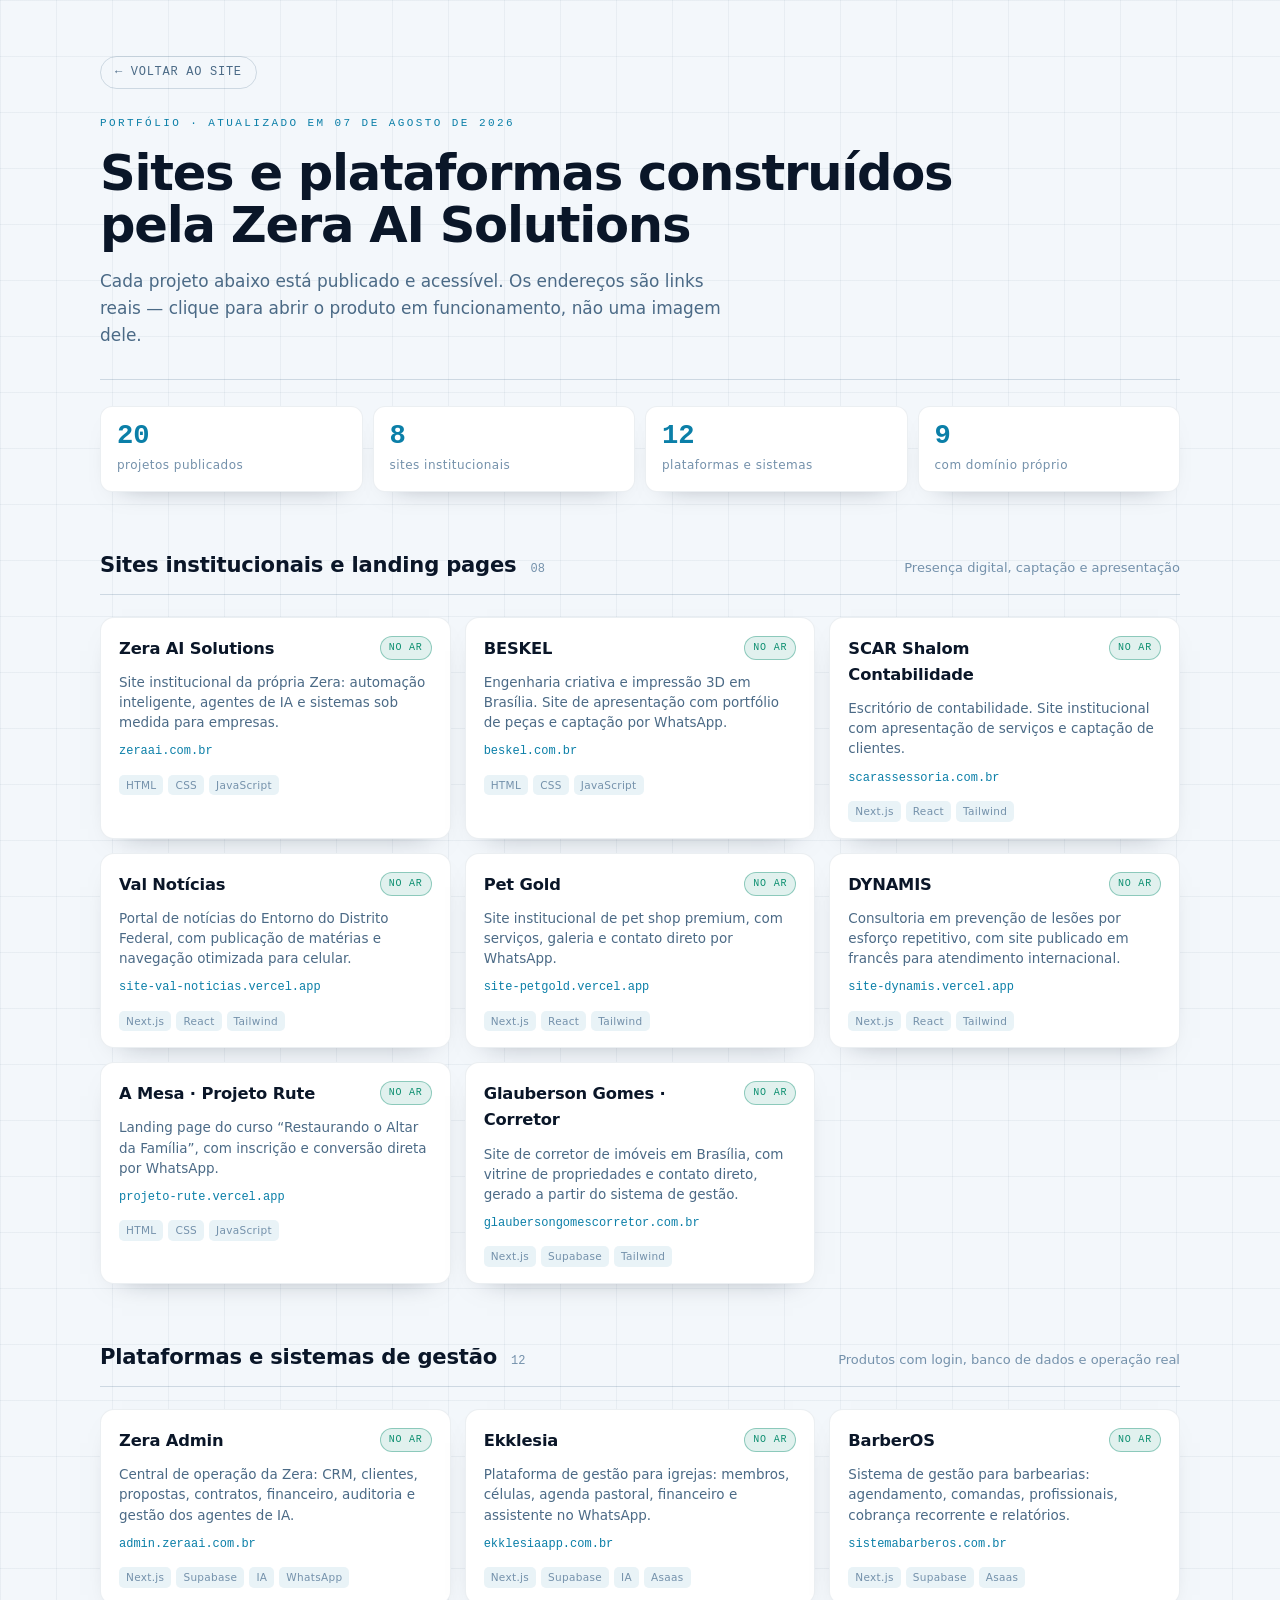
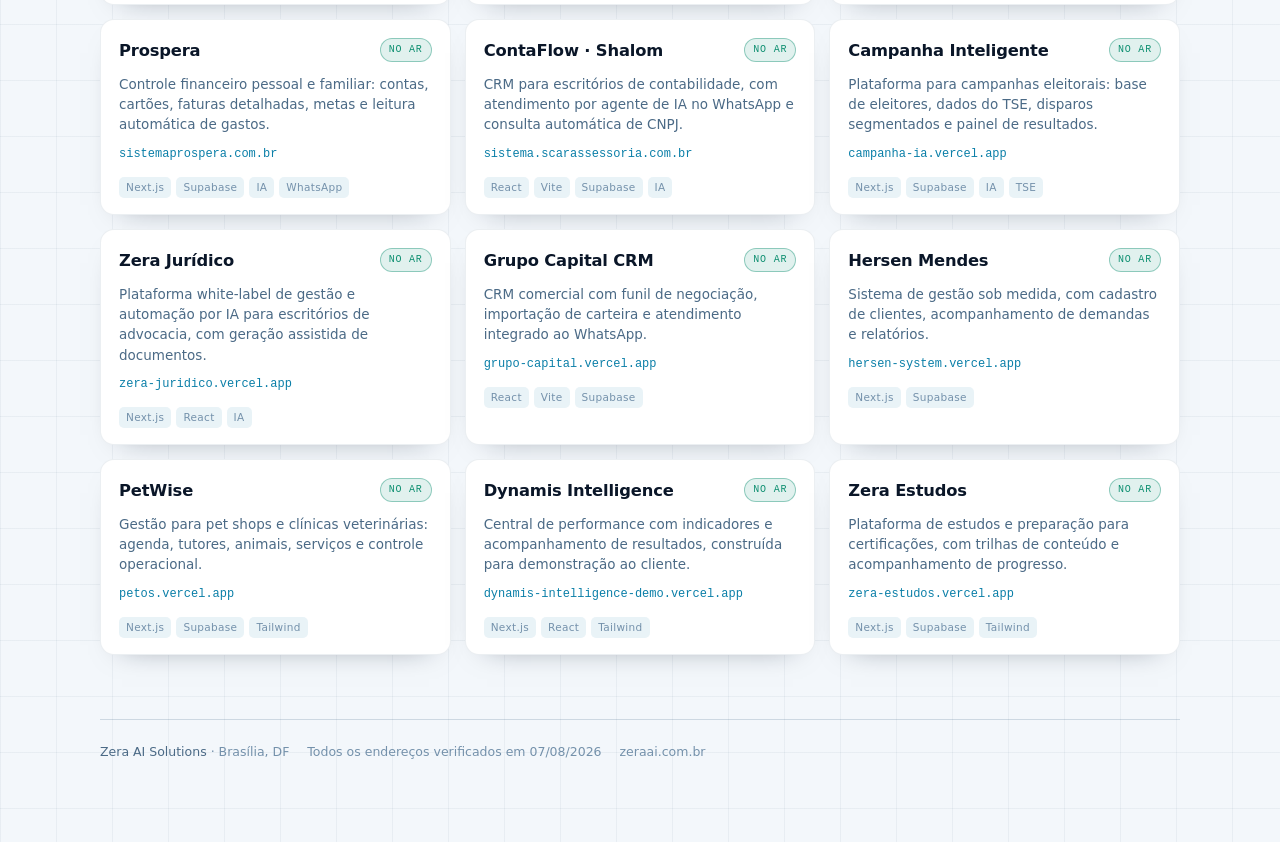
==== portfolio.html @ 26ef9aec "Adiciona pagina de portfolio com os projetos publicados Pagina estatica em /portfolio.html listando " ====
<!doctype html>
<html lang="pt-BR">
<head>
<meta charset="utf-8">
<meta name="viewport" content="width=device-width, initial-scale=1">
<title>Portfólio Zera AI Solutions | Zera AI Solutions</title>
<meta name="description" content="Sites e plataformas construidos pela Zera AI Solutions. 20 projetos publicados, com link direto para cada um em funcionamento.">
<link rel="canonical" href="https://zeraai.com.br/portfolio.html">
<meta property="og:type" content="website">
<meta property="og:title" content="Portfolio | Zera AI Solutions">
<meta property="og:description" content="20 sites e plataformas publicados. Cada endereco abre o produto em funcionamento.">
<meta property="og:url" content="https://zeraai.com.br/portfolio.html">
<meta property="og:image" content="https://zeraai.com.br/assets/og.png">
<meta name="twitter:card" content="summary_large_image">
<style>
  :root {
    --ground:   #050b16;
    --surface:  #0a1628;
    --raised:   #0f2540;
    --line:     rgba(94, 198, 240, 0.16);
    --line-soft:rgba(94, 198, 240, 0.08);
    --accent:   #1ec6f0;
    --accent-hi:#4fe3ff;
    --mint:     #5cffd1;
    --text:     #e8f4ff;
    --muted:    #8aa3bd;
    --dim:      #5a7493;
    --chip-bg:  rgba(30, 198, 240, 0.10);
    --grid:     rgba(94, 198, 240, 0.05);
    --shadow:   0 1px 0 rgba(255,255,255,0.03) inset, 0 18px 40px -28px rgba(0,0,0,0.9);
  }

  @media (prefers-color-scheme: light) {
    :root {
      --ground:   #f3f7fb;
      --surface:  #ffffff;
      --raised:   #eaf2f8;
      --line:     rgba(11, 60, 92, 0.16);
      --line-soft:rgba(11, 60, 92, 0.08);
      --accent:   #0b7fa8;
      --accent-hi:#096b8f;
      --mint:     #0d8f70;
      --text:     #0a1628;
      --muted:    #4b6a86;
      --dim:      #7491ab;
      --chip-bg:  rgba(11, 127, 168, 0.09);
      --grid:     rgba(11, 60, 92, 0.05);
      --shadow:   0 1px 0 rgba(255,255,255,0.7) inset, 0 12px 28px -22px rgba(10,22,40,0.5);
    }
  }

  :root[data-theme="light"] {
    --ground:#f3f7fb; --surface:#ffffff; --raised:#eaf2f8;
    --line:rgba(11,60,92,0.16); --line-soft:rgba(11,60,92,0.08);
    --accent:#0b7fa8; --accent-hi:#096b8f; --mint:#0d8f70;
    --text:#0a1628; --muted:#4b6a86; --dim:#7491ab;
    --chip-bg:rgba(11,127,168,0.09); --grid:rgba(11,60,92,0.05);
    --shadow:0 1px 0 rgba(255,255,255,0.7) inset, 0 12px 28px -22px rgba(10,22,40,0.5);
  }
  :root[data-theme="dark"] {
    --ground:#050b16; --surface:#0a1628; --raised:#0f2540;
    --line:rgba(94,198,240,0.16); --line-soft:rgba(94,198,240,0.08);
    --accent:#1ec6f0; --accent-hi:#4fe3ff; --mint:#5cffd1;
    --text:#e8f4ff; --muted:#8aa3bd; --dim:#5a7493;
    --chip-bg:rgba(30,198,240,0.10); --grid:rgba(94,198,240,0.05);
    --shadow:0 1px 0 rgba(255,255,255,0.03) inset, 0 18px 40px -28px rgba(0,0,0,0.9);
  }

  body {
    margin: 0;
    background-color: var(--ground);
    background-image:
      linear-gradient(var(--grid) 1px, transparent 1px),
      linear-gradient(90deg, var(--grid) 1px, transparent 1px);
    background-size: 56px 56px, 56px 56px;
    color: var(--text);
    font-family: 'Space Grotesk', ui-sans-serif, system-ui, 'Segoe UI', Roboto, sans-serif;
    font-size: 16px;
    line-height: 1.6;
    -webkit-font-smoothing: antialiased;
  }

  .wrap { max-width: 1080px; margin: 0 auto; padding: 56px 24px 80px; }

  /* ---------- cabeçalho ---------- */
  .eyebrow {
    font-family: ui-monospace, 'JetBrains Mono', 'Cascadia Code', Consolas, monospace;
    font-size: 11px; letter-spacing: 0.22em; text-transform: uppercase;
    color: var(--accent); margin: 0 0 14px;
  }
  h1 {
    font-size: clamp(2rem, 5vw, 3.1rem); line-height: 1.06; margin: 0 0 16px;
    font-weight: 700; letter-spacing: -0.025em; text-wrap: balance;
  }
  .lede { font-size: 1.06rem; color: var(--muted); max-width: 60ch; margin: 0; }

  .stats {
    display: flex; flex-wrap: wrap; gap: 10px; margin-top: 30px;
    padding-top: 26px; border-top: 1px solid var(--line);
  }
  .stat {
    flex: 1 1 150px; background: var(--surface); border: 1px solid var(--line-soft);
    border-radius: 12px; padding: 14px 16px; box-shadow: var(--shadow);
  }
  .stat b {
    display: block;
    font-family: ui-monospace, 'JetBrains Mono', Consolas, monospace;
    font-size: 1.7rem; font-weight: 600; line-height: 1.1;
    font-variant-numeric: tabular-nums; color: var(--accent);
  }
  .stat span { font-size: 12px; color: var(--dim); letter-spacing: 0.04em; }

  /* ---------- seções ---------- */
  section { margin-top: 56px; }
  .sec-head {
    display: flex; align-items: baseline; gap: 14px;
    padding-bottom: 12px; border-bottom: 1px solid var(--line); margin-bottom: 22px;
  }
  .sec-head h2 { font-size: 1.32rem; margin: 0; font-weight: 600; letter-spacing: -0.01em; }
  .sec-head .count {
    font-family: ui-monospace, 'JetBrains Mono', Consolas, monospace;
    font-size: 12px; color: var(--dim); font-variant-numeric: tabular-nums;
  }
  .sec-head p { margin: 0 0 0 auto; font-size: 13px; color: var(--dim); }

  .grid { display: grid; grid-template-columns: repeat(auto-fill, minmax(320px, 1fr)); gap: 14px; }

  .card {
    background: var(--surface); border: 1px solid var(--line-soft); border-radius: 14px;
    padding: 18px 18px 16px; display: flex; flex-direction: column; gap: 10px;
    box-shadow: var(--shadow); transition: border-color .18s ease, transform .18s ease;
  }
  .card:hover { border-color: var(--line); transform: translateY(-2px); }
  @media (prefers-reduced-motion: reduce) { .card { transition: none; } .card:hover { transform: none; } }

  .card-top { display: flex; align-items: flex-start; gap: 10px; }
  .card h3 { margin: 0; font-size: 1.02rem; font-weight: 600; letter-spacing: -0.01em; flex: 1; }
  .card p { margin: 0; font-size: 13.5px; color: var(--muted); line-height: 1.5; }

  .pill {
    font-family: ui-monospace, 'JetBrains Mono', Consolas, monospace;
    font-size: 10px; letter-spacing: 0.08em; text-transform: uppercase;
    padding: 3px 8px; border-radius: 999px; white-space: nowrap; border: 1px solid;
  }
  .pill.no-ar   { color: var(--mint);   border-color: color-mix(in srgb, var(--mint) 40%, transparent);
                  background: color-mix(in srgb, var(--mint) 12%, transparent); }
  .pill.dev     { color: var(--accent); border-color: color-mix(in srgb, var(--accent) 40%, transparent);
                  background: var(--chip-bg); }
  .pill.pausado { color: var(--dim);    border-color: var(--line); background: transparent; }

  .url {
    font-family: ui-monospace, 'JetBrains Mono', Consolas, monospace;
    font-size: 12px; color: var(--accent); text-decoration: none;
    word-break: break-all; border-bottom: 1px solid transparent; align-self: flex-start;
  }
  .url:hover, .url:focus-visible { color: var(--accent-hi); border-bottom-color: currentColor; }
  .url:focus-visible { outline: 2px solid var(--accent); outline-offset: 3px; border-radius: 3px; }

  .tags { display: flex; flex-wrap: wrap; gap: 5px; margin-top: 2px; }
  .tag {
    font-size: 10.5px; letter-spacing: 0.03em; color: var(--dim);
    background: var(--chip-bg); border-radius: 5px; padding: 2px 7px;
  }

  footer {
    margin-top: 64px; padding-top: 22px; border-top: 1px solid var(--line);
    font-size: 12.5px; color: var(--dim); display: flex; flex-wrap: wrap; gap: 8px 18px;
  }
  footer b { color: var(--muted); font-weight: 500; }
</style>
<style>
  .voltar {
    display:inline-flex; align-items:center; gap:6px; margin-bottom:26px;
    font-family: ui-monospace,'JetBrains Mono',Consolas,monospace;
    font-size:12px; letter-spacing:.06em; text-transform:uppercase;
    color:var(--muted); text-decoration:none;
    border:1px solid var(--line); border-radius:999px; padding:6px 14px;
    transition:color .18s ease, border-color .18s ease;
  }
  .voltar:hover, .voltar:focus-visible { color:var(--accent); border-color:var(--accent); }
  .voltar:focus-visible { outline:2px solid var(--accent); outline-offset:3px; }
</style>
</head>
<body>
<div class="wrap">
    <a class="voltar" href="/">&larr; Voltar ao site</a>


  <header>
    <p class="eyebrow">Portfólio · Atualizado em 07 de agosto de 2026</p>
    <h1>Sites e plataformas construídos pela Zera AI Solutions</h1>
    <p class="lede">
      Cada projeto abaixo está publicado e acessível. Os endereços são links reais —
      clique para abrir o produto em funcionamento, não uma imagem dele.
    </p>

    <div class="stats">
      <div class="stat"><b>20</b><span>projetos publicados</span></div>
      <div class="stat"><b>8</b><span>sites institucionais</span></div>
      <div class="stat"><b>12</b><span>plataformas e sistemas</span></div>
      <div class="stat"><b>9</b><span>com domínio próprio</span></div>
    </div>
  </header>

  <section>
    <div class="sec-head">
      <h2>Sites institucionais e landing pages</h2>
      <span class="count">08</span>
      <p>Presença digital, captação e apresentação</p>
    </div>

    <div class="grid">

      <article class="card">
        <div class="card-top"><h3>Zera AI Solutions</h3><span class="pill no-ar">No ar</span></div>
        <p>Site institucional da própria Zera: automação inteligente, agentes de IA e sistemas sob medida para empresas.</p>
        <a class="url" href="https://zeraai.com.br" target="_blank" rel="noopener">zeraai.com.br</a>
        <div class="tags"><span class="tag">HTML</span><span class="tag">CSS</span><span class="tag">JavaScript</span></div>
      </article>

      <article class="card">
        <div class="card-top"><h3>BESKEL</h3><span class="pill no-ar">No ar</span></div>
        <p>Engenharia criativa e impressão 3D em Brasília. Site de apresentação com portfólio de peças e captação por WhatsApp.</p>
        <a class="url" href="https://beskel.com.br" target="_blank" rel="noopener">beskel.com.br</a>
        <div class="tags"><span class="tag">HTML</span><span class="tag">CSS</span><span class="tag">JavaScript</span></div>
      </article>

      <article class="card">
        <div class="card-top"><h3>SCAR Shalom Contabilidade</h3><span class="pill no-ar">No ar</span></div>
        <p>Escritório de contabilidade. Site institucional com apresentação de serviços e captação de clientes.</p>
        <a class="url" href="https://scarassessoria.com.br" target="_blank" rel="noopener">scarassessoria.com.br</a>
        <div class="tags"><span class="tag">Next.js</span><span class="tag">React</span><span class="tag">Tailwind</span></div>
      </article>

      <article class="card">
        <div class="card-top"><h3>Val Notícias</h3><span class="pill no-ar">No ar</span></div>
        <p>Portal de notícias do Entorno do Distrito Federal, com publicação de matérias e navegação otimizada para celular.</p>
        <a class="url" href="https://site-val-noticias.vercel.app" target="_blank" rel="noopener">site-val-noticias.vercel.app</a>
        <div class="tags"><span class="tag">Next.js</span><span class="tag">React</span><span class="tag">Tailwind</span></div>
      </article>

      <article class="card">
        <div class="card-top"><h3>Pet Gold</h3><span class="pill no-ar">No ar</span></div>
        <p>Site institucional de pet shop premium, com serviços, galeria e contato direto por WhatsApp.</p>
        <a class="url" href="https://site-petgold.vercel.app" target="_blank" rel="noopener">site-petgold.vercel.app</a>
        <div class="tags"><span class="tag">Next.js</span><span class="tag">React</span><span class="tag">Tailwind</span></div>
      </article>

      <article class="card">
        <div class="card-top"><h3>DYNAMIS</h3><span class="pill no-ar">No ar</span></div>
        <p>Consultoria em prevenção de lesões por esforço repetitivo, com site publicado em francês para atendimento internacional.</p>
        <a class="url" href="https://site-dynamis.vercel.app" target="_blank" rel="noopener">site-dynamis.vercel.app</a>
        <div class="tags"><span class="tag">Next.js</span><span class="tag">React</span><span class="tag">Tailwind</span></div>
      </article>

      <article class="card">
        <div class="card-top"><h3>A Mesa · Projeto Rute</h3><span class="pill no-ar">No ar</span></div>
        <p>Landing page do curso “Restaurando o Altar da Família”, com inscrição e conversão direta por WhatsApp.</p>
        <a class="url" href="https://projeto-rute.vercel.app" target="_blank" rel="noopener">projeto-rute.vercel.app</a>
        <div class="tags"><span class="tag">HTML</span><span class="tag">CSS</span><span class="tag">JavaScript</span></div>
      </article>

      <article class="card">
        <div class="card-top"><h3>Glauberson Gomes · Corretor</h3><span class="pill no-ar">No ar</span></div>
        <p>Site de corretor de imóveis em Brasília, com vitrine de propriedades e contato direto, gerado a partir do sistema de gestão.</p>
        <a class="url" href="https://glaubersongomescorretor.com.br" target="_blank" rel="noopener">glaubersongomescorretor.com.br</a>
        <div class="tags"><span class="tag">Next.js</span><span class="tag">Supabase</span><span class="tag">Tailwind</span></div>
      </article>

    </div>
  </section>

  <section>
    <div class="sec-head">
      <h2>Plataformas e sistemas de gestão</h2>
      <span class="count">12</span>
      <p>Produtos com login, banco de dados e operação real</p>
    </div>

    <div class="grid">

      <article class="card">
        <div class="card-top"><h3>Zera Admin</h3><span class="pill no-ar">No ar</span></div>
        <p>Central de operação da Zera: CRM, clientes, propostas, contratos, financeiro, auditoria e gestão dos agentes de IA.</p>
        <a class="url" href="https://admin.zeraai.com.br" target="_blank" rel="noopener">admin.zeraai.com.br</a>
        <div class="tags"><span class="tag">Next.js</span><span class="tag">Supabase</span><span class="tag">IA</span><span class="tag">WhatsApp</span></div>
      </article>

      <article class="card">
        <div class="card-top"><h3>Ekklesia</h3><span class="pill no-ar">No ar</span></div>
        <p>Plataforma de gestão para igrejas: membros, células, agenda pastoral, financeiro e assistente no WhatsApp.</p>
        <a class="url" href="https://www.ekklesiaapp.com.br" target="_blank" rel="noopener">ekklesiaapp.com.br</a>
        <div class="tags"><span class="tag">Next.js</span><span class="tag">Supabase</span><span class="tag">IA</span><span class="tag">Asaas</span></div>
      </article>

      <article class="card">
        <div class="card-top"><h3>BarberOS</h3><span class="pill no-ar">No ar</span></div>
        <p>Sistema de gestão para barbearias: agendamento, comandas, profissionais, cobrança recorrente e relatórios.</p>
        <a class="url" href="https://www.sistemabarberos.com.br" target="_blank" rel="noopener">sistemabarberos.com.br</a>
        <div class="tags"><span class="tag">Next.js</span><span class="tag">Supabase</span><span class="tag">Asaas</span></div>
      </article>

      <article class="card">
        <div class="card-top"><h3>Prospera</h3><span class="pill no-ar">No ar</span></div>
        <p>Controle financeiro pessoal e familiar: contas, cartões, faturas detalhadas, metas e leitura automática de gastos.</p>
        <a class="url" href="https://www.sistemaprospera.com.br" target="_blank" rel="noopener">sistemaprospera.com.br</a>
        <div class="tags"><span class="tag">Next.js</span><span class="tag">Supabase</span><span class="tag">IA</span><span class="tag">WhatsApp</span></div>
      </article>

      <article class="card">
        <div class="card-top"><h3>ContaFlow · Shalom</h3><span class="pill no-ar">No ar</span></div>
        <p>CRM para escritórios de contabilidade, com atendimento por agente de IA no WhatsApp e consulta automática de CNPJ.</p>
        <a class="url" href="https://sistema.scarassessoria.com.br" target="_blank" rel="noopener">sistema.scarassessoria.com.br</a>
        <div class="tags"><span class="tag">React</span><span class="tag">Vite</span><span class="tag">Supabase</span><span class="tag">IA</span></div>
      </article>

      <article class="card">
        <div class="card-top"><h3>Campanha Inteligente</h3><span class="pill no-ar">No ar</span></div>
        <p>Plataforma para campanhas eleitorais: base de eleitores, dados do TSE, disparos segmentados e painel de resultados.</p>
        <a class="url" href="https://campanha-ia.vercel.app" target="_blank" rel="noopener">campanha-ia.vercel.app</a>
        <div class="tags"><span class="tag">Next.js</span><span class="tag">Supabase</span><span class="tag">IA</span><span class="tag">TSE</span></div>
      </article>

      <article class="card">
        <div class="card-top"><h3>Zera Jurídico</h3><span class="pill no-ar">No ar</span></div>
        <p>Plataforma white-label de gestão e automação por IA para escritórios de advocacia, com geração assistida de documentos.</p>
        <a class="url" href="https://zera-juridico.vercel.app" target="_blank" rel="noopener">zera-juridico.vercel.app</a>
        <div class="tags"><span class="tag">Next.js</span><span class="tag">React</span><span class="tag">IA</span></div>
      </article>

      <article class="card">
        <div class="card-top"><h3>Grupo Capital CRM</h3><span class="pill no-ar">No ar</span></div>
        <p>CRM comercial com funil de negociação, importação de carteira e atendimento integrado ao WhatsApp.</p>
        <a class="url" href="https://grupo-capital.vercel.app" target="_blank" rel="noopener">grupo-capital.vercel.app</a>
        <div class="tags"><span class="tag">React</span><span class="tag">Vite</span><span class="tag">Supabase</span></div>
      </article>

      <article class="card">
        <div class="card-top"><h3>Hersen Mendes</h3><span class="pill no-ar">No ar</span></div>
        <p>Sistema de gestão sob medida, com cadastro de clientes, acompanhamento de demandas e relatórios.</p>
        <a class="url" href="https://hersen-system.vercel.app" target="_blank" rel="noopener">hersen-system.vercel.app</a>
        <div class="tags"><span class="tag">Next.js</span><span class="tag">Supabase</span></div>
      </article>

      <article class="card">
        <div class="card-top"><h3>PetWise</h3><span class="pill no-ar">No ar</span></div>
        <p>Gestão para pet shops e clínicas veterinárias: agenda, tutores, animais, serviços e controle operacional.</p>
        <a class="url" href="https://petos.vercel.app" target="_blank" rel="noopener">petos.vercel.app</a>
        <div class="tags"><span class="tag">Next.js</span><span class="tag">Supabase</span><span class="tag">Tailwind</span></div>
      </article>

      <article class="card">
        <div class="card-top"><h3>Dynamis Intelligence</h3><span class="pill no-ar">No ar</span></div>
        <p>Central de performance com indicadores e acompanhamento de resultados, construída para demonstração ao cliente.</p>
        <a class="url" href="https://dynamis-intelligence-demo.vercel.app" target="_blank" rel="noopener">dynamis-intelligence-demo.vercel.app</a>
        <div class="tags"><span class="tag">Next.js</span><span class="tag">React</span><span class="tag">Tailwind</span></div>
      </article>

      <article class="card">
        <div class="card-top"><h3>Zera Estudos</h3><span class="pill no-ar">No ar</span></div>
        <p>Plataforma de estudos e preparação para certificações, com trilhas de conteúdo e acompanhamento de progresso.</p>
        <a class="url" href="https://zera-estudos.vercel.app" target="_blank" rel="noopener">zera-estudos.vercel.app</a>
        <div class="tags"><span class="tag">Next.js</span><span class="tag">Supabase</span><span class="tag">Tailwind</span></div>
      </article>

    </div>
  </section>

  <footer>
    <span><b>Zera AI Solutions</b> · Brasília, DF</span>
    <span>Todos os endereços verificados em 07/08/2026</span>
    <span>zeraai.com.br</span>
  </footer>

</div>
</body>
</html>
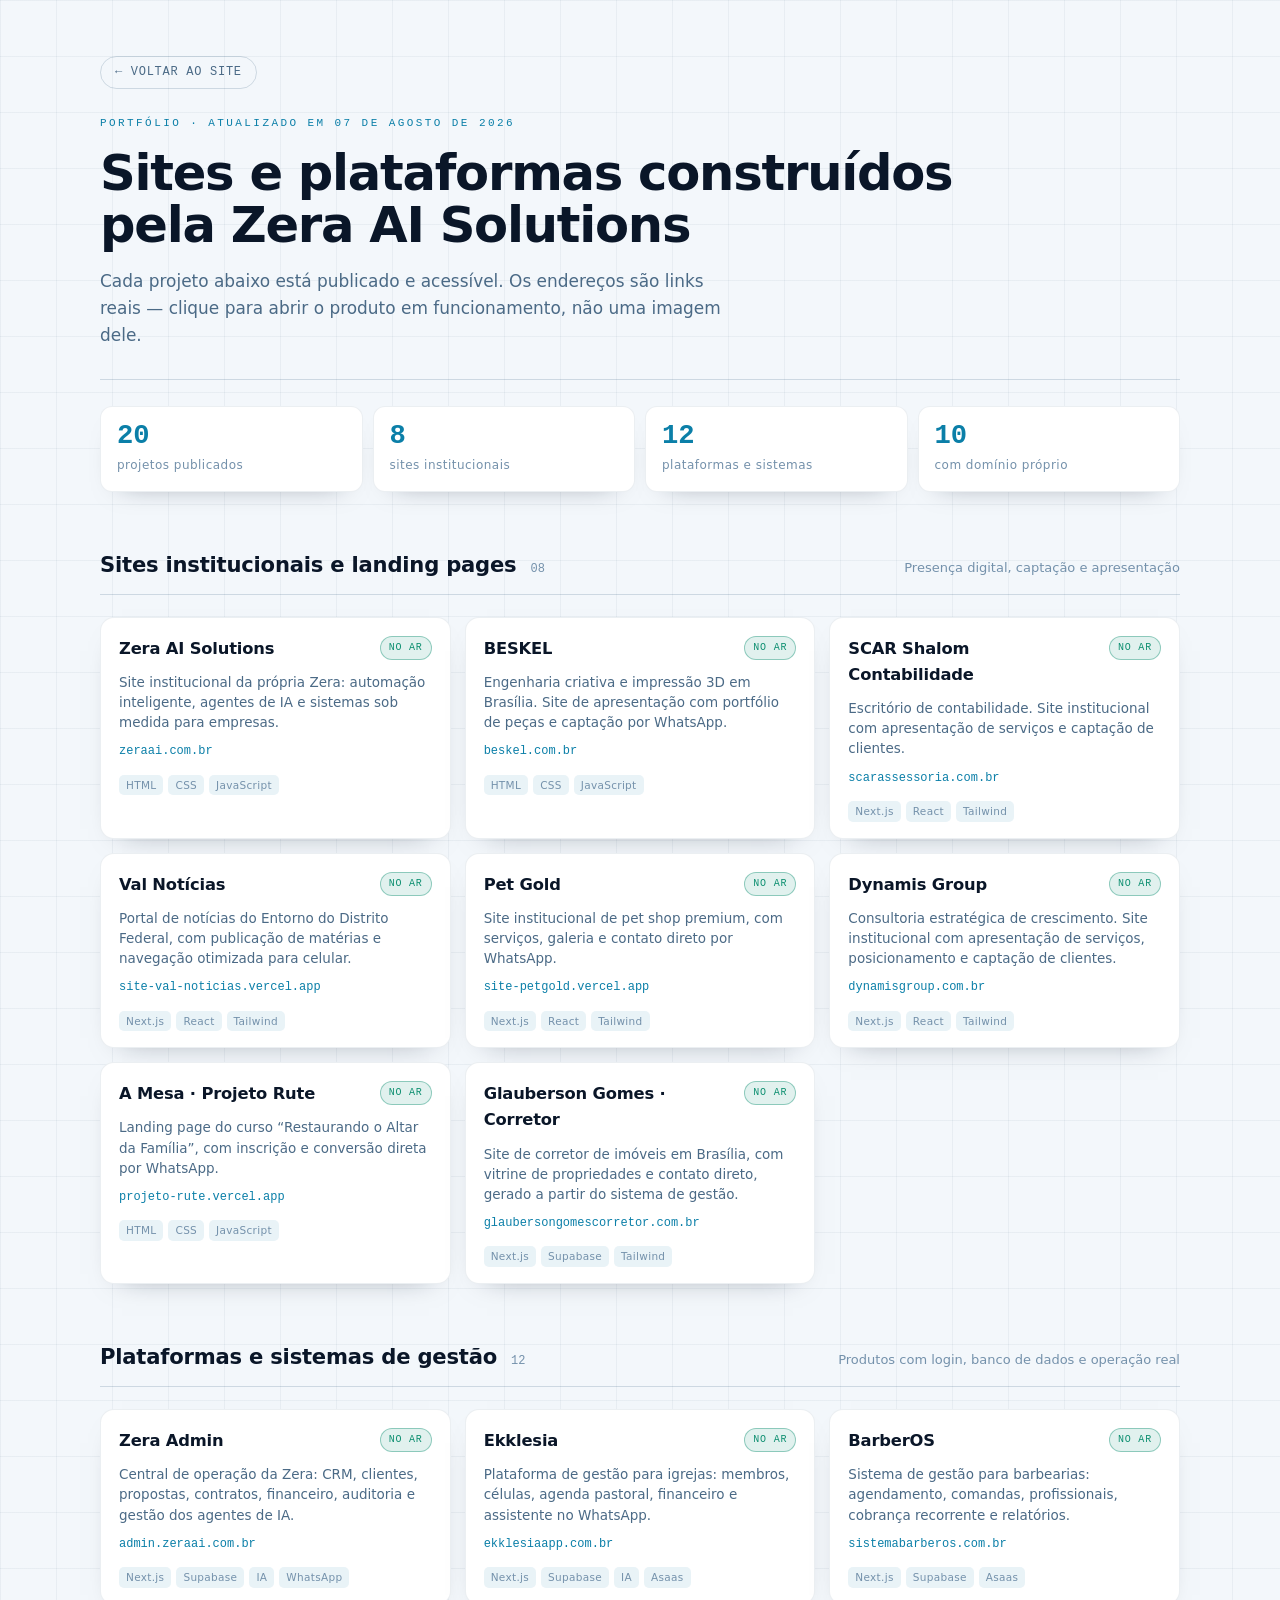
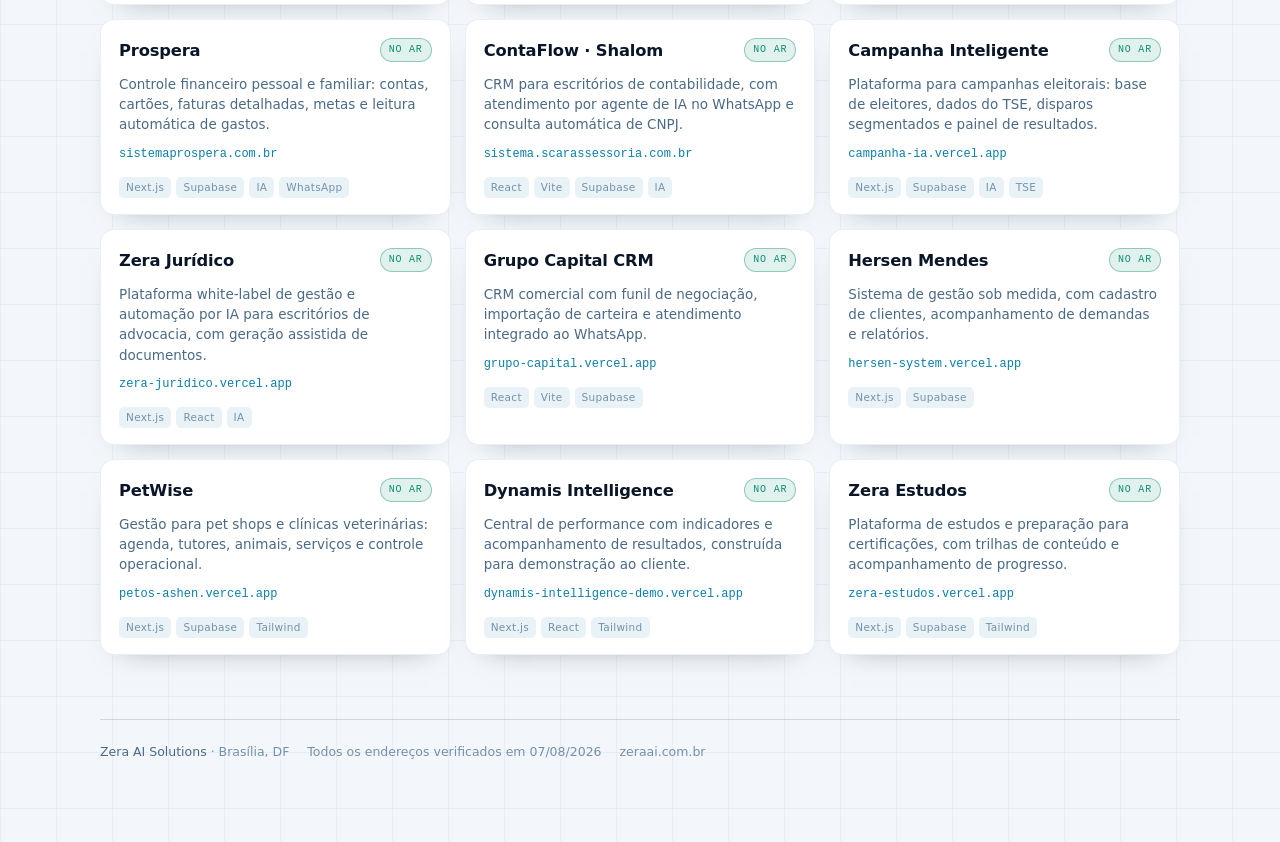
==== commit b7b0a599: "Corrige enderecos do Dynamis Group e do PetWise no portfolio Dois links apontavam para projetos de t" ====
--- a/portfolio.html
+++ b/portfolio.html
@@ -198,7 +198,7 @@
       <div class="stat"><b>20</b><span>projetos publicados</span></div>
       <div class="stat"><b>8</b><span>sites institucionais</span></div>
       <div class="stat"><b>12</b><span>plataformas e sistemas</span></div>
-      <div class="stat"><b>9</b><span>com domínio próprio</span></div>
+      <div class="stat"><b>10</b><span>com domínio próprio</span></div>
     </div>
   </header>
 
@@ -247,9 +247,9 @@
       </article>
 
       <article class="card">
-        <div class="card-top"><h3>DYNAMIS</h3><span class="pill no-ar">No ar</span></div>
-        <p>Consultoria em prevenção de lesões por esforço repetitivo, com site publicado em francês para atendimento internacional.</p>
-        <a class="url" href="https://site-dynamis.vercel.app" target="_blank" rel="noopener">site-dynamis.vercel.app</a>
+        <div class="card-top"><h3>Dynamis Group</h3><span class="pill no-ar">No ar</span></div>
+        <p>Consultoria estratégica de crescimento. Site institucional com apresentação de serviços, posicionamento e captação de clientes.</p>
+        <a class="url" href="https://dynamisgroup.com.br" target="_blank" rel="noopener">dynamisgroup.com.br</a>
         <div class="tags"><span class="tag">Next.js</span><span class="tag">React</span><span class="tag">Tailwind</span></div>
       </article>
 
@@ -345,7 +345,7 @@
       <article class="card">
         <div class="card-top"><h3>PetWise</h3><span class="pill no-ar">No ar</span></div>
         <p>Gestão para pet shops e clínicas veterinárias: agenda, tutores, animais, serviços e controle operacional.</p>
-        <a class="url" href="https://petos.vercel.app" target="_blank" rel="noopener">petos.vercel.app</a>
+        <a class="url" href="https://petos-ashen.vercel.app" target="_blank" rel="noopener">petos-ashen.vercel.app</a>
         <div class="tags"><span class="tag">Next.js</span><span class="tag">Supabase</span><span class="tag">Tailwind</span></div>
       </article>
 
